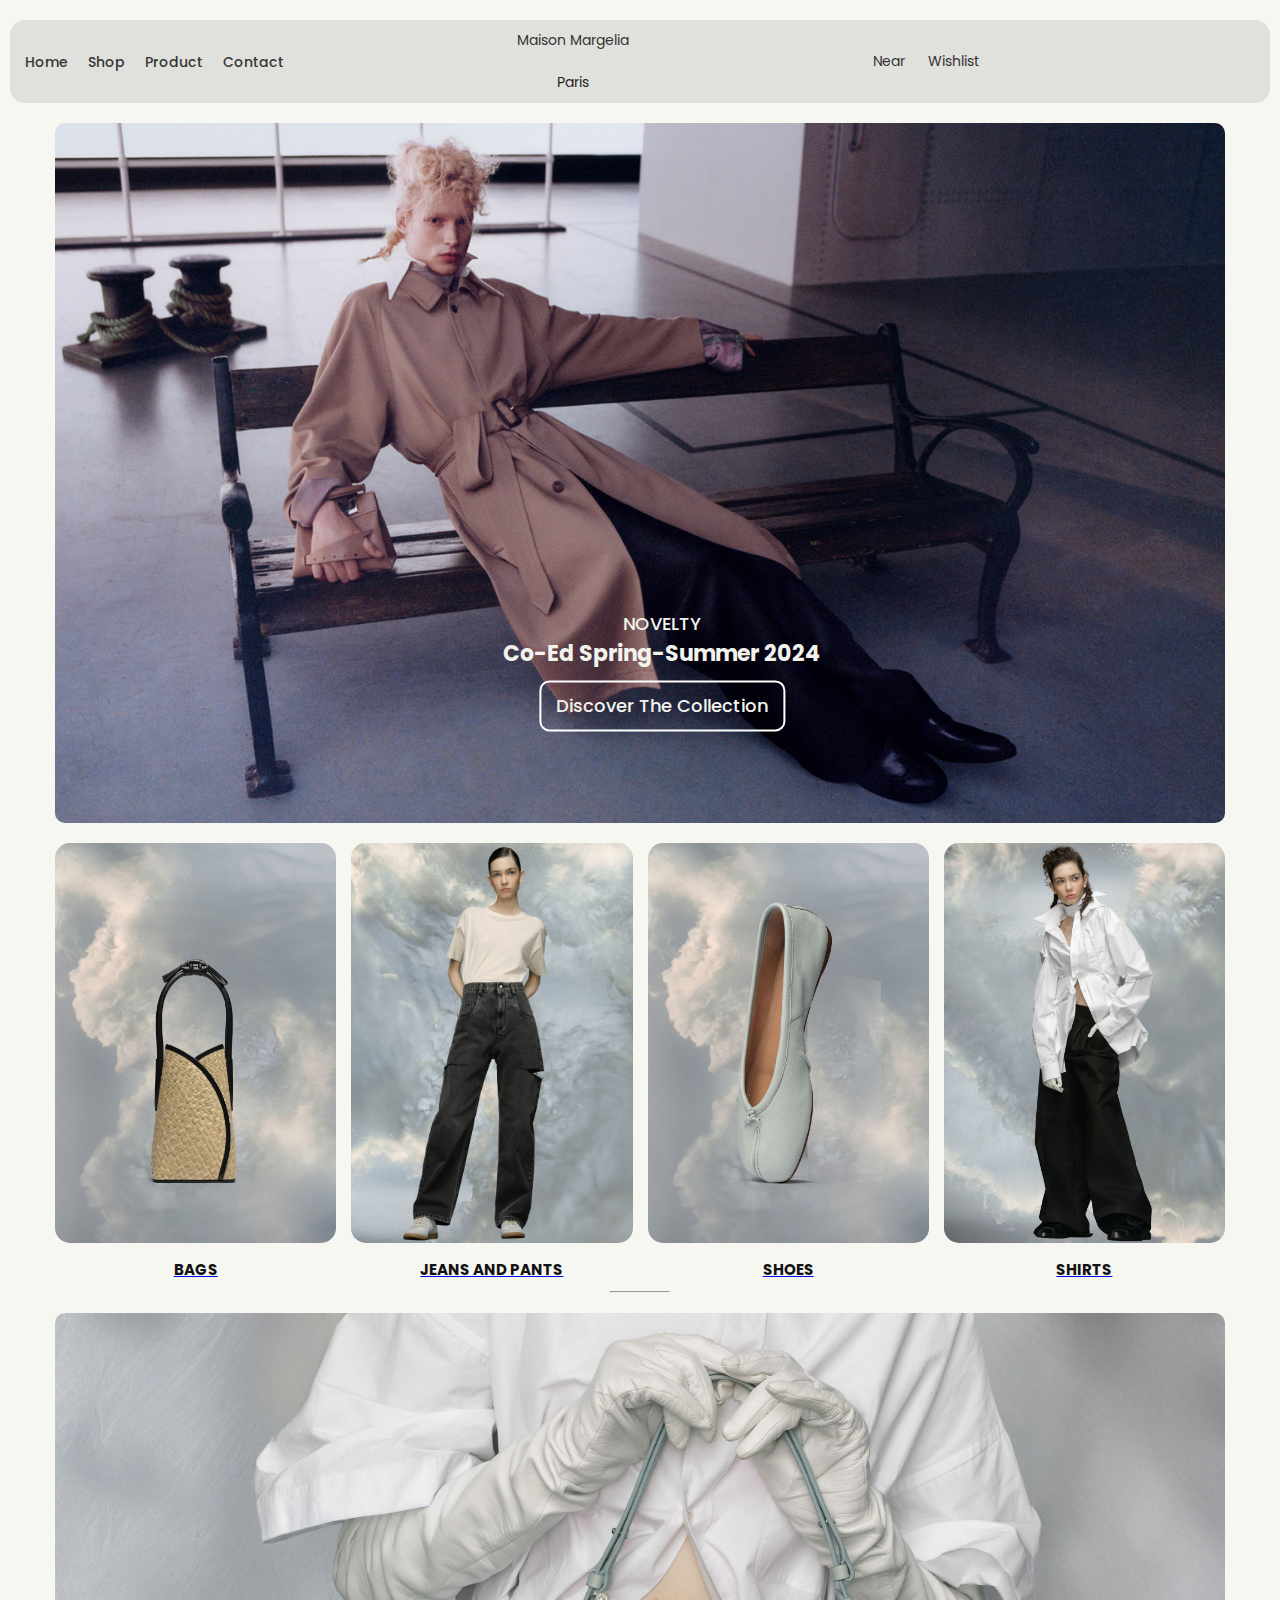
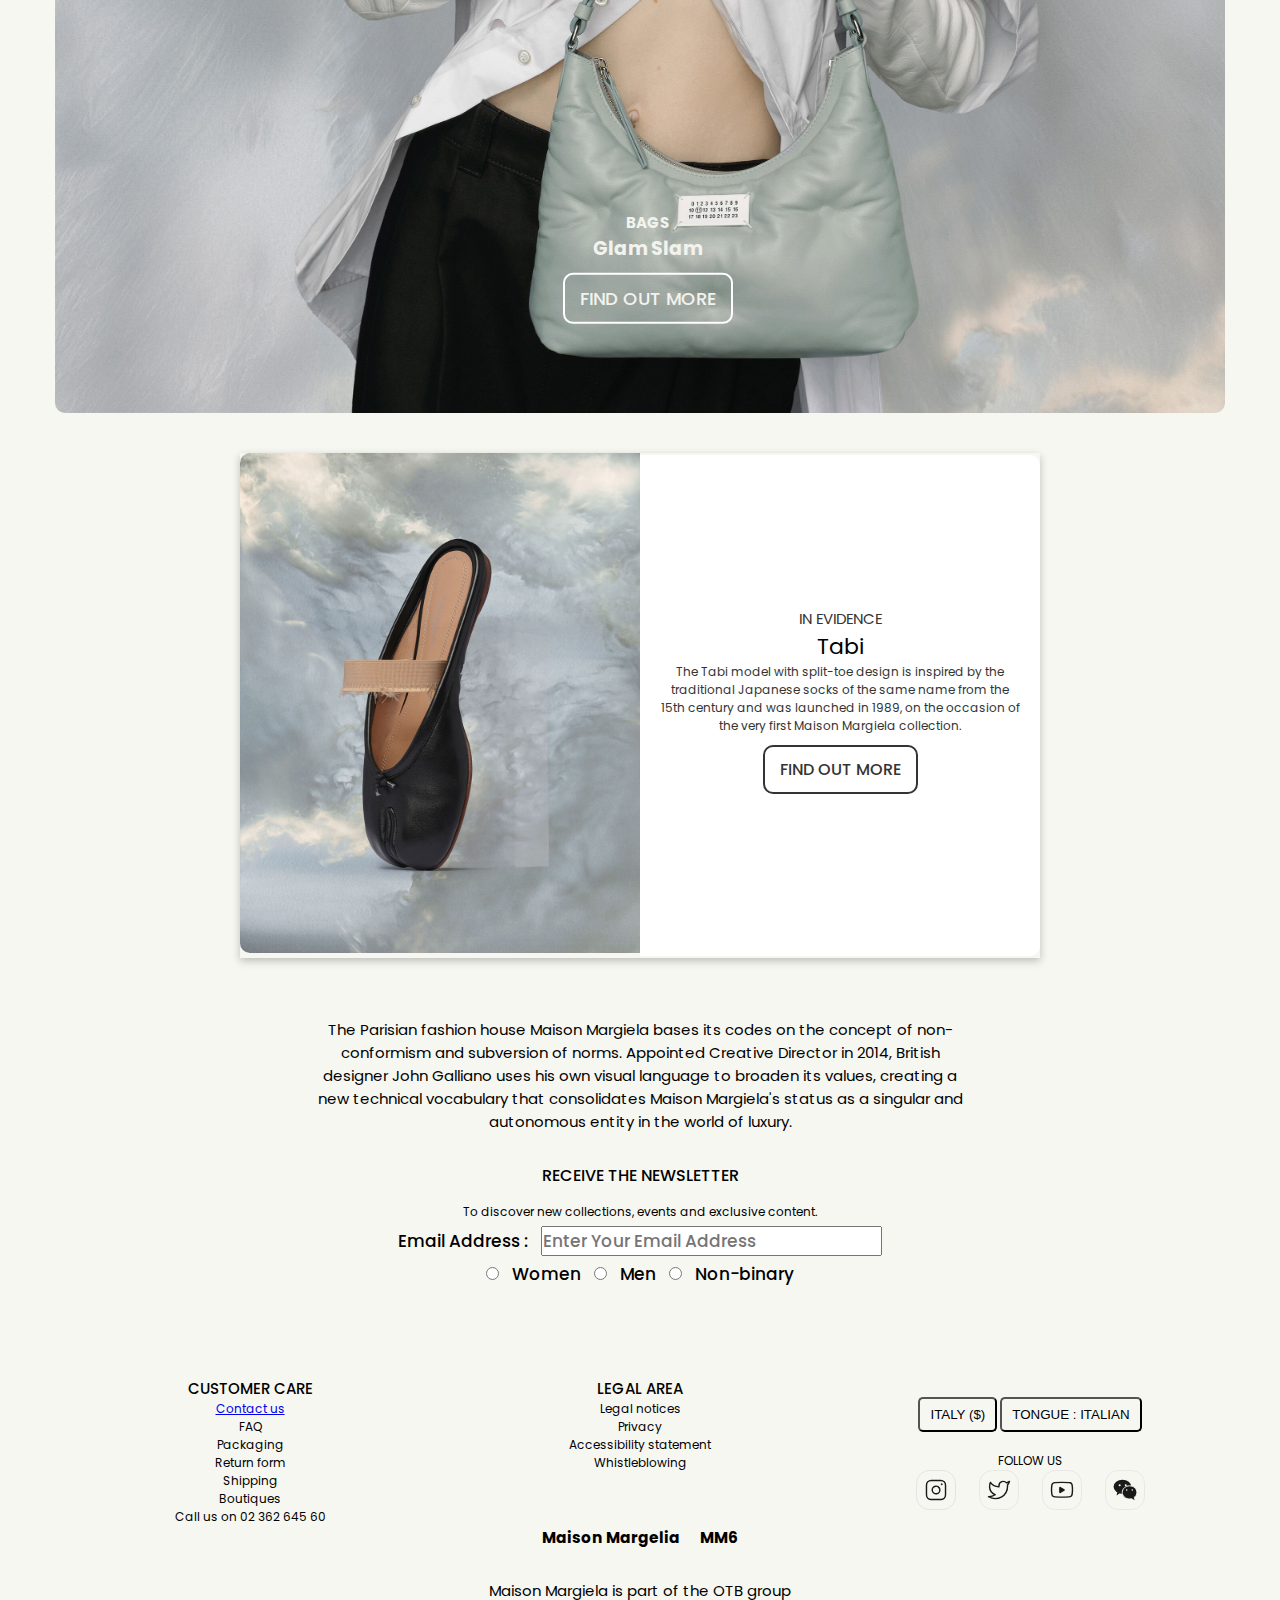
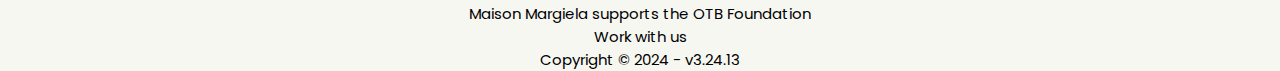
==== index.html @ 3e38fd07 "Add files via upload" ====
<!DOCTYPE html>
<html lang="en">
<head>
  <meta charset="UTF-8">
  <meta name="viewport" content="width=device-width, initial-scale=1.0">
  <title>Maisonmargiela-website</title>
  <link rel="stylesheet" href="css/style.css">

  <!-- Google Fontawesome Cdn -->
    <link href='https://unpkg.com/boxicons@2.1.1/css/boxicons.min.css' rel='stylesheet'>
</head>
<body>
  <!-- Header Area Start -->
<header>
    <div class="header-wrapper">
      <div class="navigation-area id="mySidebar" class="sidebar">
        <nav>
          <ul>
            <li><a href="index.html" class="active">Home</a></li>
            <li><a href="shop.html">Shop</a></li>
            <li><a href="product.html">Product</a></li>
            <li><a href="contact.html">Contact</a></li>
          </ul>
        </nav>
      </div>
      <div class="logo-area">
        <a href="">Maison Margelia</a> <br>
        <span>Paris</span>
      </div>
      <div class="description-area">
 <a href="near.html">Near</a>
 <a href="wishlist.html">Wishlist</a>
      </div>
    <div id="mySidebar" class="sidebar">
      <a href="javascript:void(0)" class="closebtn" onclick="closeNav()">x</a>
      
<li><a href="index.html" class="active">Home</a></li>
    <li><a href="shop.html" class="active">Shop</a></li>
    <li><a href="product.html" class="active">Product</a></li>
      <li><a href="contact.html" class="active">Contact</a></li>
    </div>
  <div id="main">
    <button class="openbtn" onclick="openNav()">☰</button>
  </div>
    </div>
</header>
<!-- Header Area End -->



<!-- Hero Area Start -->

<main>
  <section>
    <div class="wrapper hero-area">
      <div class="hero-info">
        <h3>NOVELTY</h3>
        <h1>Co-Ed Spring-Summer 2024</h1>
  
        <button class="btn-1">Discover The Collection</button>
      </div>
    </div>
    </div>
  </section>
  <!-- Hero Area End -->
  

    <!-- Product Area Start -->
 <section>
  <div class="wrapper product-area">
    <div class="product-info wrapper">
      <div class="product-img">
        <img src="img/bags.jpg" alt="bags">
        <a href="product.html"><h4>BAGS</h4>
</a>
      </div>
      <div class="product-img">
        <img src="img/zeans &pants.jpg" alt="pants">
        <a href="product.html"><h4>JEANS AND PANTS</h4>
</a>
      </div>
      <div class="product-img">
        <img src="img/shoes.jpg" alt="shoe">
        <a href="product.html"><h4>SHOES</h4>
</a>
      </div>
      <div class="product-img">
        <img src="img/shirts.jpg" alt="shirt">
        <a href="product.html"><h4>SHIRTS</h4>
</a>
      </div>
     
    </div>
    <hr>
  </div>
 </section>
<!-- Product Area End -->

<!-- About Area start -->
<section>
  <div class="wrapper about-area">
    <div class="about-info">
      <h4>BAGS</h4>
      <h3>Glam Slam</h3>
      <button class="btn-2">FIND OUT MORE</button>
    </div>
  </div>
</section>
<!-- About Area End -->


<!-- Product Detail Area Start -->
<section>
  <div class="wrapper product-detail">
    <div class="product-img-detail">
      <img src="img/shoe-1.jpg" alt="">
    </div>
    <div class="product-information">
      <h4>IN EVIDENCE</h4>
      <h2>Tabi</h2>
      <p>The Tabi model with split-toe design is inspired by the traditional Japanese socks of the same name from the 15th
        century and was launched in 1989, on the occasion of the very first Maison Margiela collection.</p>
      <button class="btn-3">FIND OUT MORE</button>
    </div>
  </div>
</section>
<!-- Product Detail Area End -->

<!-- Testimonial  Area Start -->
<section>
  <div class="wapper tesimonial-area">
    <div class="testimonial-details">
        <h4>The Parisian fashion house Maison Margiela bases its codes on the concept of non- <br>
          conformism and subversion of norms.
          Appointed Creative Director in 2014, British <br> designer John Galliano uses his own visual language to broaden its
          values,
          creating a <br> new technical vocabulary that consolidates Maison Margiela's status as a singular and <br> 
          autonomous entity in
          the world of luxury.</h4>
    </div>
    <div class="testimonial-info">
      <h3>RECEIVE THE NEWSLETTER</h3>
      <p>To discover new collections, events and exclusive content.</p>
      <label for="email">Email Address :</label>
      <input type="email" placeholder="Enter Your Email Address">
        <div class="gender">
          <input type="radio" name="gender" value="women">
          <label for="gender">Women</label>

          <input type="radio" name="gender" value="men">
          <label for="gender">Men</label>
          <input type="radio" name="gender" value="non-binay">
          <label for="gender">Non-binary</label>

        </div>
    </div>
  </div>
</section>
<!-- Testimonial  Area End -->

<!-- Contact Area Start -->
<section>
  <div class="wrapper contact-area">
    <div class="contact-details">
      <h4>CUSTOMER CARE</h4>
     <a href="contact.html"><p>Contact us</p></a>
   <p>FAQ</p>
    <p>Packaging</p>
    <p>Return form</p>
    <p>Shipping</p>
      <p>Boutiques</p>
      <p>Call us on 02 362 645 60</p>
    </div>

    <div class="contact-details">
      <h4>LEGAL AREA</h4>
    <p>Legal notices</p>
    <p>Privacy</p>
    <p>Accessibility statement</p>
   <p>Whistleblowing</p> 
    </div>

    <div class="contact-details">
        
        <div class="social-area">
          <button class="btn-4">ITALY ($)</button>
          <button class="btn-5">TONGUE : ITALIAN </button>
          <p>FOLLOW US</p>
          <img class="svg" src="img/instagram.svg" alt="instagram">
          <img class="svg" src="img/twitter.svg" alt="twitter">
          <img class="svg" src="img/youtube.svg" alt="youtube">
          <img class="svg" src="img/msg.svg" alt="msg">
        </div>
      </div>
      </div>
</section>
<!-- Contact  Area End -->

  <!-- Footer Area Start -->
<section>
  <div class="wrapper footer-area">
<div class="footer-info">
  <h6>Maison Margelia</h6>
  <h6>MM6</h6>
</div>

<div class="copyright-area">
  <p>Maison Margiela is part of the OTB group <br>
  Maison Margiela supports the OTB Foundation <br>
  Work with us</p>
  <p>Copyright © 2024 - v3.24.13</p>
</div>
  </div>
</section>
<!-- Footer Area End -->
</main>
<script src="app.js"></script>
</body>
</html>
---- css/style.css ----
@import url('https://fonts.googleapis.com/css2?family=Poppins:ital,wght@0,100;0,200;0,300;0,400;0,500;0,600;0,700;0,800;0,900;1,100;1,200;1,300;1,400;1,500;1,600;1,700;1,800;1,900&display=swap');

html{
  font-size: 10px;
}
body{
  font-family: "Poppins", sans-serif;
 background:  #F7F7F2;
}

*{
  padding: 0;
  margin: 0;
  box-sizing: border-box;
}
.wrapper{
  max-width: 1170px;
  margin: 0 auto;
}
img{
  max-width: 100%;
}
.openbtn{
  display: none;
}


.sidebar{
  height: 100%;
  width: 0;
  position: fixed;
  z-index: 1;
  top: 0;
  left: 0;
  background-color: #111;
  overflow-x: hidden;
  transition: 0.5s;
  padding-top: 60px;
}
.sidebar a{
  padding: 8px 8px 8px 32px;
  text-decoration: none;
  font-size: 24px;
  color: #818181;
  display: block;
  transition: 0.3;
}
.sidebar a:hover{
  color: #f1f1f1;
}


.sidebar .closebtn{
  position: absolute;
  top: 0;
  right: 25px;
  font-size: 36px;
  margin-left: 50px;
}
.openbtn{
  font-size: 20px;
  cursor: pointer;
  background-color: #111;
  color: white;
  padding: 10px 15px;
  border: none;
}
.openbtn:hover{
  background-color: #444;
}

#main{
  transition: margin-left .5s;
  padding: 16px;
}
/* Logo Area Styling*/
.logo-area{
  font-size: 1.4rem;
  display: flex;
  align-items: center;
  justify-content: center;
flex-direction: column;

}
.logo-area a{
  text-decoration: none;
  color: #343433;
   font-family: "Poppins", sans-serif;
}
.logo-area span{
  color: rgb(31,31,31);
}
.menu-icon{
  font-size: 20px;
  display: none;
}
/* Header Area Styling*/
header{
  background: rgb(224, 224, 220);
  padding: 10px 5px;
  margin: 20px 10px;
  border-radius: 15px;
}
.header-wrapper{
  display: flex;
  justify-content: space-between;
  align-items: center;
 padding: 0 1rem;
}
/* Navigation Area Styling*/

nav ul{
  display: flex;
  list-style: none;
  gap: 2rem;
align-items: center;
}
ul li a{
  text-decoration: none;
  font-size: 1.4rem;
  color: #343433;
  font-weight: 500;
  line-height: 4rem;
  align-items: center;
  justify-content: center;
  display: flex;
   font-family: "Poppins", sans-serif;
 
}
/* Description Area Styling*/
.description-area a{
font-size: 1.4rem;
  margin: 0 10px;
  align-items: center;
  justify-content: center;
  text-decoration: none;
  color: #343433;
   font-family: "Poppins", sans-serif;
}
/* Shop Area Styling*/
.shop-details h3{
  text-align: center;
  font-size: 1.8rem;
}
.shop-details h2{
  text-align: center;
  font-size: 2.2rem;
  margin-bottom: 1rem;
}

.shopping-img{
  display: grid;
  grid-template-columns: repeat(4,1fr);
  align-items: center;
  justify-content: center;
  gap: 2rem;
  margin-top: 2rem;
}
.shopping-img img{
   width: 300px;
  height: 400px;
  border-radius: 15px;
   object-fit: cover;
   background-size: cover;
}
/* Products Area Styling */
.products-details{
  text-align: center;
}
.products-details h2{
  font-size: 2.2rem;
  margin-bottom: 1rem;
}
.products-details h3{
   text-align: center;
  font-size: 1.8rem;
}
.products-details p{
   text-align: center;
  font-size: 1.2rem;
}


.products-img{
    display: grid;
    grid-template-columns: repeat(4,1fr);
  align-items: center;
  justify-content: center;
  gap: 2rem;
  margin-top: 2rem;
}
.products-img img{
     width: 300px;
  height: 400px;
  border-radius: 15px;
   object-fit: cover;
   background-size: cover;
}

/* Packing Area Styling */
.packing-deatail{
margin-top: 2rem;
  display: grid;
  grid-template-columns: repeat(2,1fr);
  place-content: center;
  align-items: center;
  justify-content: center;
  width: 600px;
}


.packing-img-details img{
width: 300px;
  height: 350px;
  border-radius: 10px 0  0 10px ;
}
.packing-info{
text-align: center;
  text-align: center;
  background: white;
 font-family: "Poppins", sans-serif;
padding: 80px 20px;
  border-radius: 0 10px  10px 0;
}
.packing-info h2{
  font-size: 2.4rem;
  color: rgb(43, 43, 43);
   font-family: "Poppins", sans-serif;
   font-weight: 500;
margin-bottom: 2rem;
}
.packing-info p{
  font-size: 1.2rem;
  color: rgb(33,33,33);
  font-family: "Poppins", sans-serif;
   font-weight: 400;
}
/* contacts area styling */
.contacts-area{
  display: flex;
  align-items: center;
  justify-content: center;

}
.input-name{
  width: 250px;
  padding: 10px 15px;
  border-radius: 10px;
  font-size: 1.8rem;
}
.inputs-details{
  text-align: center;
}
.input-email{
  width: 50%;
  padding: 10px 15px;
  border-radius: 10px;
  font-size: 1.8rem;
}
.textarea{
  width: 50%;
 padding: 60px 40px;
 margin-top: 2rem;
 font-size: 1.8rem;
}
.btn-6{
  margin: auto;
  display: block;
  margin-top: 3rem;
  padding: 10px 15px;
  width: 50%;
  color: #fff;
  background: #1F1F1E;
  border-radius: 10px;
  font-size: 1.6rem;
}
/* wishlist styling */
.wishlist-area h3{
  text-align: center;
  font-size: 2.2rem;
  font-weight: 400;
  font-family: "Poppins", sans-serif;
}
.wishlist-area h2{
  text-align: center;
  font-size: 2.6rem;
  margin-top: 10rem;
  font-weight: 600;
  font-family: "Poppins", sans-serif;
  margin-bottom: 2rem;
}
.btn-7{
  padding: 10px 15px;
  background: transparent;
  color: #343433;
  text-align: center;
  border: 1px solid #1F1F1E;
  display: block;
  margin: 0 auto;
  border-radius: 10px;
  font-size: 2rem;
}
.btn-7:hover{
  background: black;
  color: #fff;
}
.btn-group{
  text-align: center;
  justify-content: center;
padding-top: 12rem;
display: flex;
gap: 3rem;
align-items: center;
}
.btn-8{
  background: black;
  color: #fff;
   padding: 15px 45px;
   font-size: 1.8rem;
   border-radius: 10px;
}
.btn-9{
   background: #343433;
  color: #fff;
   padding: 15px 45px;
   font-size: 1.8rem;
   border-radius: 10px;
}

/* Hero Area Styling*/

.hero-area{
  background-image: url('../img/hero-img.jpg');
  background-repeat: no-repeat;
  background-size: cover;
  object-fit: cover;
  height: 700px;
  width: 100%;
  position: relative;
  border-radius: 10px;
}
.hero-info{
  left: 60%;
  top: 80%;
  transform: translate(-80%,-60%);
  position: absolute;
  color: rgb(243, 243, 238);
  font-weight: 700;
text-align: center;
}
.hero-info h3{
  text-align: center;
  font-size: 1.8rem;
font-weight: 500;
 font-family: "Poppins", sans-serif;
}
.hero-info h1{
  font-size: 2.2rem;
  font-weight: 700;
   font-family: "Poppins", sans-serif;
   text-align: center;
}
.btn-1{
  padding: 10px 15px;
  background: transparent;
 display: block;
  margin: 0 auto;
  border: 2px solid#ffff;
  border-radius: 10px;
  color:rgb(243, 243, 238);
   font-family: "Poppins", sans-serif;
   margin-top: 1rem;
   font-size: 1.8rem;
   font-weight: 500;
}
.btn-1:hover{
  background: rgb(224, 224, 220); 
  color: #343433;
}
/* Product Area Styling*/

.product-area{
  padding: 2rem 0;
}

.product-info{
  display: grid;
  grid-template-columns: repeat(4,1fr);
  gap: 1.5rem;
 
}
.product-info img{
  width: 300px;
  height: 400px;
  border-radius: 15px;
   object-fit: cover;
   background-size: cover;
}

.product-img h4{
  font-size: 1.5rem;
  text-align: center;
  color: rgb(18,18,18);
  font-family: "Poppins", sans-serif;
  font-weight: bold;
  margin-top: 1rem;
  
}
.product-img h4:hover{
  background: rgb(224,224,220);
  border-radius: 10px;
}
hr{
  width: 60px;
  margin: auto;
  margin-top: 1rem;
}
/* About Area Styling*/

.about-area{
  background-image: url('../img/product-img.jpg');
  background-repeat: no-repeat;
  background-size: cover;
  object-fit: cover;
  height: 700px;
  width: 100%;
  position: relative;
  border-radius: 10px;
}
.about-info{
  left: 55%;
  top: 80%;
  transform: translate(-80%,-55%);
  position: absolute;
  color: rgb(243, 243, 238);
  font-weight: 700;
text-align: center;
}
.about-info h4{
  font-size: 1.5rem;
  text-align: center;
  color:rgb(243, 243, 238); ;
}
.about-info h3{
  font-size: 1.9rem;
  text-align: center;
  color:rgb(243, 243, 238); ;
}
.btn-2{
   padding: 10px 15px;
  background: transparent;
 display: block;
  margin: 0 auto;
  border: 2px solid#ffff;
  border-radius: 10px;
  color:rgb(243, 243, 238);
   font-family: "Poppins", sans-serif;
   margin-top: 1rem;
   font-size: 1.8rem;
   font-weight: 500;
}

.btn-2:hover{
  background: rgb(224, 224, 220); 
  color: #343433;
}
/* Product Area Styling */
.product-detail{
  margin-top: 4rem;
  display: grid;
  grid-template-columns: repeat(2,1fr);
  place-items: center;
  align-items: center;
  justify-content: center;
  width: 800px;
box-shadow: rgba(0, 0, 0, 0.24) 0px 3px 8px;
}

.product-img-detail img{
  width: 400px;
  height: 500px;
  border-radius: 10px 0  0 10px ;
}
.product-information{
  margin: auto;  
  text-align: center;
  background: white;
  padding: 152px 20px;
  border-radius: 0 10px  10px 0;
}
.product-information h4{
  font-size: 1.5rem;
   color: #343433;
   font-weight: 400;
}
.product-information h2{
  font-size: 2.2rem;
  font-weight: 400;
}
.product-information p{
  font-size: 1.2rem;
  color: #343433;
}
.btn-3{
  padding: 10px 15px;
  background: transparent;
  color: #343433;
  border: 2px solid#343433;
  border-radius: 10px;
  margin: 10px 0;
  font-size: 1.6rem;
  font-weight: 500;
   font-family: "Poppins", sans-serif;
}
.btn-3:hover{
  background: black;
  color: rgb(243, 243, 238);
}
/* Testimonial Area Styling*/
.tesimonial-area{
  margin: 6rem 0;
}

.testimonial-details h4{
  text-align: center;
font-size: 1.5rem;
font-weight: 400;
 font-family: "Poppins", sans-serif;
}
.testimonial-info{
  text-align: center;
  padding: 3rem 0;
}
.testimonial-info h3{
  font-size: 1.6rem;
  font-weight: 500;
   font-family: "Poppins", sans-serif;
}
.testimonial-info p{
    font-size: 1.2rem;
  font-weight: 400;
   font-family: "Poppins", sans-serif;
   margin-top: 1.5rem;
}
.testimonial-info label, input{
  font-size: 1.7rem;
  font-weight: 500;
   font-family: "Poppins", sans-serif;
   margin-top: 1.5rem;
   margin: 0.5rem;
}

/* Contact Area Styling*/
.contact-area{
  display: grid;
  grid-template-columns: repeat(3,1fr);
}
.contact-details{
  text-align: center;
}
.contact-details h4{
  font-size: 1.5rem;
   font-family: "Poppins", sans-serif;
   font-weight: 500;
}
.contact-details p{
  font-size: 1.2rem;
   font-family: "Poppins", sans-serif;
   font-weight: 400;
}

.btn-4,.btn-5{
 padding: 8px 10px;
 background:#F7F7F2; 
 margin-bottom: 2rem;
 border-radius: 5px;
}

.btn-4:hover,.btn-5:hover{
  background: rgb(224, 224, 220); 
}
.social-area{
  margin-top: 2rem;

}

.svg{
  width: 40px;
  margin:0 10px;
}
/* Footer Area Styling*/
.footer-info{
  display: flex;
  align-items: center;
  justify-content: center;
  gap: 2rem;
  font-size: 2.3rem;
  font-weight:normal;
   font-family: "Poppins", sans-serif;
   margin-bottom: 3rem;
}
.copyright-area p {
  text-align: center;
  font-size:1.5rem ;
 
}



/* Responsive css Styling */

@media (max-width:1180px) {
  .products-img{
    grid-template-columns: repeat(3,1fr);
  }
  .shopping-img{
    grid-template-columns: repeat(3,1fr);
  }
}

@media (max-width:820px) {
 .description-area{
  display: none;
 }
 .hero-area,.about-area{
  background-position: 50%;
 }
 section{
  padding: 0 20px;
 }
 .hero-area{
  padding: 0 10px;
 }
 .product-detail{
  width: 700px;
 }
 .shopping-img{
  grid-template-columns: repeat(2,1fr);
  place-items: center;
 }
}

@media (max-width:750px) {
  .product-info{
    grid-template-columns: repeat(2,1fr);
     place-items: center;
  }
  .product-detail{
    width: 650px;
  }
  .contact-area{
    grid-template-columns: repeat(2,1fr);
   place-content: center;
  }
  .btn-4{
    margin-top: 2rem;
  margin: 0 2rem;
  margin-bottom: 2rem;
  }
  .contact-details{
    margin-top: 2rem;
  }
 .input-email,.textarea,.input-name{
  width: 80%;
 }
 .input-name{
  margin: 1rem 6rem;
 }
  
}
@media (max-width:660px) {
  .product-detail{
    width: 600px;
  }
  .products-img{
    grid-template-columns: repeat(2,1fr);
  }
   .btn-1,.btn-2,.btn-3{
    display: none;
  }
}
@media (max-width:630px) {
  .openbtn{
  display: block;
}
  .sidebar{
    padding-top: 15px;
  }
  .sidebar a{
    font-size: 18px;
  }
  ul li a{
  display: none;
 }
  .packing-deatail{
  grid-template-columns:repeat(1,1fr) ; 
  }
  .packing-img-details img{
    width: 90%;
  }
  .packing-info{
    width: 90%;
  }
 .product-detail{
  grid-template-columns: repeat(1,1fr);
  width: 500px;
 }
 .product-img-detail img{
  width: 500px;
 }
 .product-information{
  width: 500px;
 }

}
@media (max-width:500px) {
  .logo-area{
    display: block;
  }
  
 
   .hero-area,.about-area{
    background-position: 40%;
   }
   .product-detail{
    width: 350px;
   }
   .product-img-detail img,.product-information{
    width: 350px;
   }
   .packing-deatail{
    width: 370px;
   }
   .packing-img-details img{
     width: 360px;
    text-align: center;
   }
   .packing-info{
    width: 350px;
   }
  
}
@media (max-width:450px) {
  .hero-info h3{
    font-size: 1.5rem;
  }
  .hero-info h1{
    font-size: 1.8rem;
  }
  .product-info{
    grid-template-columns: repeat(1,1fr);
    
  }
  .product-img img{
    width: 420px;
  }
  .products-img,.shopping-img{
    grid-template-columns: repeat(1,1fr);
  }
  .shopping-img img{
    width: 420px;
  }
  .products-img img{
    width: 420px;
  }
  .input-email,.textarea {
    margin-left: 6rem;
  }
  .input-name{
    margin-right: 6rem;
  }

}
@media (max-width:380px) {
   .packing-deatail{
    width: 350px;
   }
   .packing-deatail{
    width: 350px;
   }
    .product-img img{
    width: 350px;
  }
  .shopping-img img{
    width: 350px;
  }
  .products-img img{
    width: 350px;
  }
  .product-img-detail img{
    width: 340px;
  }
  .packing-img-details img{
    width: 340px;
  }
}
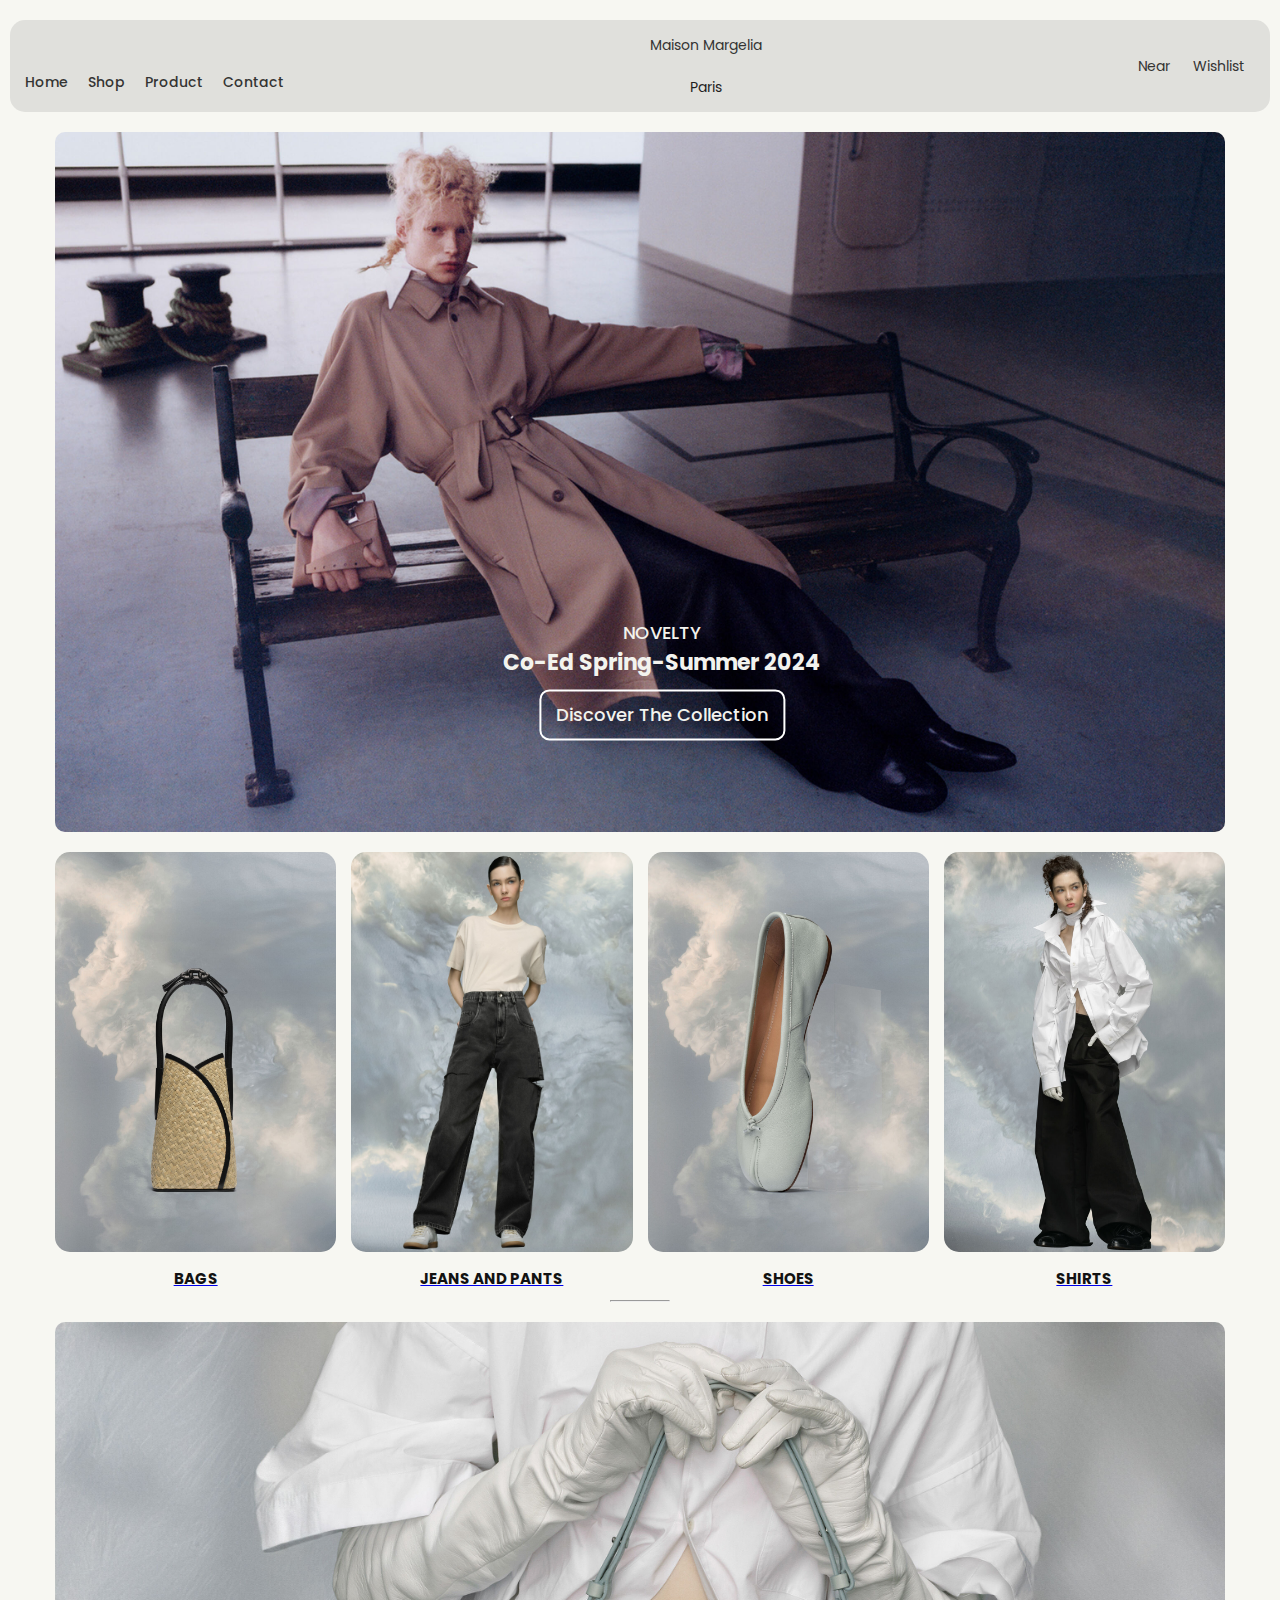
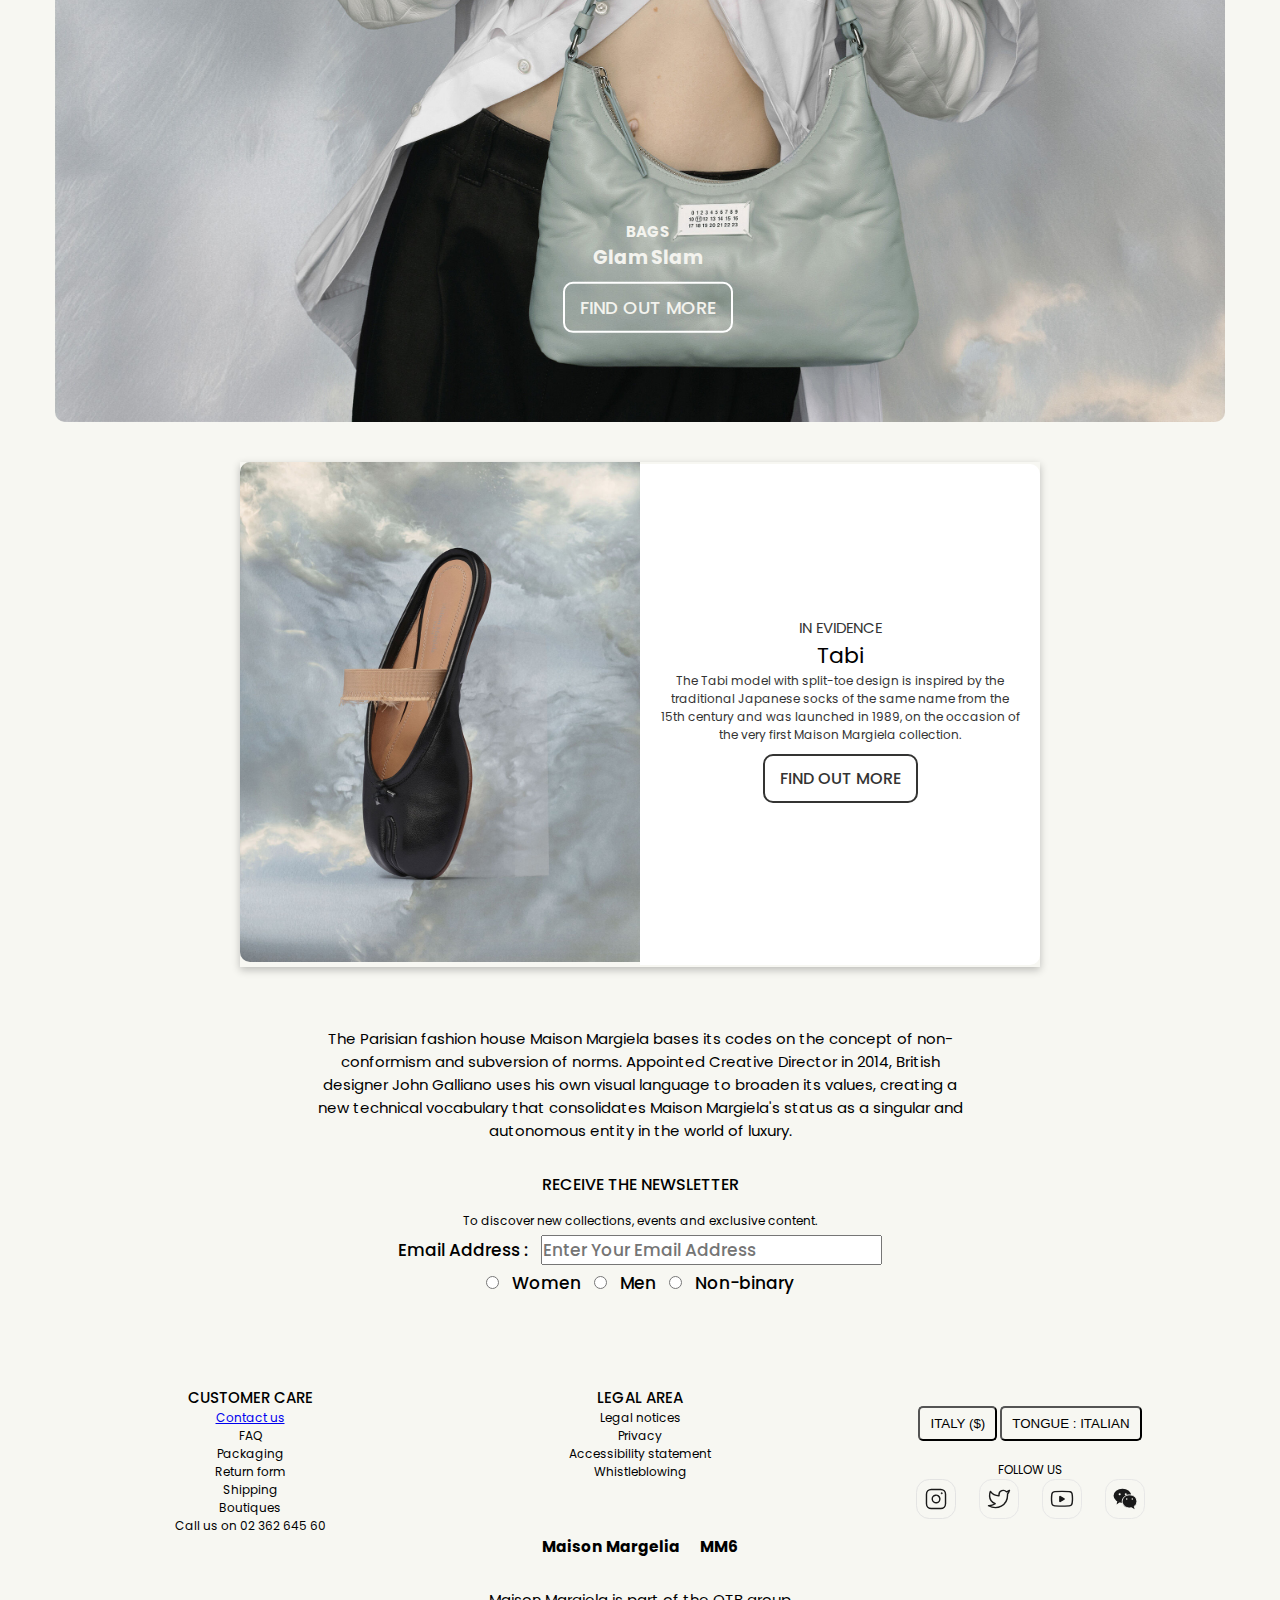
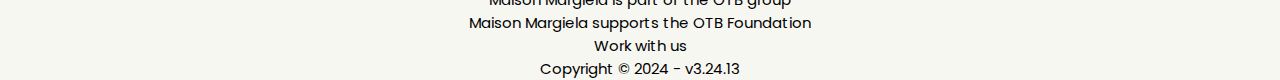
==== commit 2adaea0d: "Update index.html" ====
--- a/index.html
+++ b/index.html
@@ -1,5 +1,6 @@
 <!DOCTYPE html>
 <html lang="en">
+
 <head>
   <meta charset="UTF-8">
   <meta name="viewport" content="width=device-width, initial-scale=1.0">
@@ -7,13 +8,30 @@
   <link rel="stylesheet" href="css/style.css">
 
   <!-- Google Fontawesome Cdn -->
-    <link href='https://unpkg.com/boxicons@2.1.1/css/boxicons.min.css' rel='stylesheet'>
+  <link href='https://unpkg.com/boxicons@2.1.1/css/boxicons.min.css' rel='stylesheet'>
 </head>
+
 <body>
   <!-- Header Area Start -->
-<header>
+  <header>
+      
     <div class="header-wrapper">
-      <div class="navigation-area id="mySidebar" class="sidebar">
+      <div class="navigation-area">
+        <div id="mySidebar" class="sidebar">
+          <a href="javascript:void(0)" class="closebtn" onclick="closeNav()">x</a>
+        
+          <li><a href="index.html" class="active">Home</a></li>
+          <li><a href="shop.html" class="active">Shop</a></li>
+          <li><a href="product.html" class="active">Product</a></li>
+          <li><a href="contact.html" class="active">Contact</a></li>
+        </div>
+        <div id="main">
+          <button class="openbtn" onclick="openNav()">☰</button>
+        </div>
+
+
+
+
         <nav>
           <ul>
             <li><a href="index.html" class="active">Home</a></li>
@@ -28,192 +46,191 @@
         <span>Paris</span>
       </div>
       <div class="description-area">
- <a href="near.html">Near</a>
- <a href="wishlist.html">Wishlist</a>
-      </div>
-    <div id="mySidebar" class="sidebar">
-      <a href="javascript:void(0)" class="closebtn" onclick="closeNav()">x</a>
-      
-<li><a href="index.html" class="active">Home</a></li>
-    <li><a href="shop.html" class="active">Shop</a></li>
-    <li><a href="product.html" class="active">Product</a></li>
-      <li><a href="contact.html" class="active">Contact</a></li>
+        <a href="near.html">Near</a>
+        <a href="wishlist.html">Wishlist</a>
+      </div>
     </div>
-  <div id="main">
-    <button class="openbtn" onclick="openNav()">☰</button>
-  </div>
-    </div>
-</header>
-<!-- Header Area End -->
-
-
-
-<!-- Hero Area Start -->
-
-<main>
-  <section>
-    <div class="wrapper hero-area">
-      <div class="hero-info">
-        <h3>NOVELTY</h3>
-        <h1>Co-Ed Spring-Summer 2024</h1>
-  
-        <button class="btn-1">Discover The Collection</button>
-      </div>
-    </div>
-    </div>
-  </section>
-  <!-- Hero Area End -->
-  
+   
+  </header>
+  <!-- Header Area End -->
+
+
+
+  <!-- Hero Area Start -->
+
+  <main>
+    <section>
+      <div class="wrapper hero-area">
+        <div class="hero-info">
+          <h3>NOVELTY</h3>
+          <h1>Co-Ed Spring-Summer 2024</h1>
+
+          <button class="btn-1">Discover The Collection</button>
+        </div>
+      </div>
+      </div>
+    </section>
+    <!-- Hero Area End -->
+
 
     <!-- Product Area Start -->
- <section>
-  <div class="wrapper product-area">
-    <div class="product-info wrapper">
-      <div class="product-img">
-        <img src="img/bags.jpg" alt="bags">
-        <a href="product.html"><h4>BAGS</h4>
-</a>
-      </div>
-      <div class="product-img">
-        <img src="img/zeans &pants.jpg" alt="pants">
-        <a href="product.html"><h4>JEANS AND PANTS</h4>
-</a>
-      </div>
-      <div class="product-img">
-        <img src="img/shoes.jpg" alt="shoe">
-        <a href="product.html"><h4>SHOES</h4>
-</a>
-      </div>
-      <div class="product-img">
-        <img src="img/shirts.jpg" alt="shirt">
-        <a href="product.html"><h4>SHIRTS</h4>
-</a>
-      </div>
-     
-    </div>
-    <hr>
-  </div>
- </section>
-<!-- Product Area End -->
-
-<!-- About Area start -->
-<section>
-  <div class="wrapper about-area">
-    <div class="about-info">
-      <h4>BAGS</h4>
-      <h3>Glam Slam</h3>
-      <button class="btn-2">FIND OUT MORE</button>
-    </div>
-  </div>
-</section>
-<!-- About Area End -->
-
-
-<!-- Product Detail Area Start -->
-<section>
-  <div class="wrapper product-detail">
-    <div class="product-img-detail">
-      <img src="img/shoe-1.jpg" alt="">
-    </div>
-    <div class="product-information">
-      <h4>IN EVIDENCE</h4>
-      <h2>Tabi</h2>
-      <p>The Tabi model with split-toe design is inspired by the traditional Japanese socks of the same name from the 15th
-        century and was launched in 1989, on the occasion of the very first Maison Margiela collection.</p>
-      <button class="btn-3">FIND OUT MORE</button>
-    </div>
-  </div>
-</section>
-<!-- Product Detail Area End -->
-
-<!-- Testimonial  Area Start -->
-<section>
-  <div class="wapper tesimonial-area">
-    <div class="testimonial-details">
-        <h4>The Parisian fashion house Maison Margiela bases its codes on the concept of non- <br>
-          conformism and subversion of norms.
-          Appointed Creative Director in 2014, British <br> designer John Galliano uses his own visual language to broaden its
-          values,
-          creating a <br> new technical vocabulary that consolidates Maison Margiela's status as a singular and <br> 
-          autonomous entity in
-          the world of luxury.</h4>
-    </div>
-    <div class="testimonial-info">
-      <h3>RECEIVE THE NEWSLETTER</h3>
-      <p>To discover new collections, events and exclusive content.</p>
-      <label for="email">Email Address :</label>
-      <input type="email" placeholder="Enter Your Email Address">
-        <div class="gender">
-          <input type="radio" name="gender" value="women">
-          <label for="gender">Women</label>
-
-          <input type="radio" name="gender" value="men">
-          <label for="gender">Men</label>
-          <input type="radio" name="gender" value="non-binay">
-          <label for="gender">Non-binary</label>
-
-        </div>
-    </div>
-  </div>
-</section>
-<!-- Testimonial  Area End -->
-
-<!-- Contact Area Start -->
-<section>
-  <div class="wrapper contact-area">
-    <div class="contact-details">
-      <h4>CUSTOMER CARE</h4>
-     <a href="contact.html"><p>Contact us</p></a>
-   <p>FAQ</p>
-    <p>Packaging</p>
-    <p>Return form</p>
-    <p>Shipping</p>
-      <p>Boutiques</p>
-      <p>Call us on 02 362 645 60</p>
-    </div>
-
-    <div class="contact-details">
-      <h4>LEGAL AREA</h4>
-    <p>Legal notices</p>
-    <p>Privacy</p>
-    <p>Accessibility statement</p>
-   <p>Whistleblowing</p> 
-    </div>
-
-    <div class="contact-details">
-        
-        <div class="social-area">
-          <button class="btn-4">ITALY ($)</button>
-          <button class="btn-5">TONGUE : ITALIAN </button>
-          <p>FOLLOW US</p>
-          <img class="svg" src="img/instagram.svg" alt="instagram">
-          <img class="svg" src="img/twitter.svg" alt="twitter">
-          <img class="svg" src="img/youtube.svg" alt="youtube">
-          <img class="svg" src="img/msg.svg" alt="msg">
-        </div>
-      </div>
-      </div>
-</section>
-<!-- Contact  Area End -->
-
-  <!-- Footer Area Start -->
-<section>
-  <div class="wrapper footer-area">
-<div class="footer-info">
-  <h6>Maison Margelia</h6>
-  <h6>MM6</h6>
-</div>
-
-<div class="copyright-area">
-  <p>Maison Margiela is part of the OTB group <br>
-  Maison Margiela supports the OTB Foundation <br>
-  Work with us</p>
-  <p>Copyright © 2024 - v3.24.13</p>
-</div>
-  </div>
-</section>
-<!-- Footer Area End -->
-</main>
-<script src="app.js"></script>
+    <section>
+      <div class="wrapper product-area">
+        <div class="product-info wrapper">
+          <div class="product-img">
+            <img src="img/bags.jpg" alt="bags">
+            <a href="product.html">
+              <h4>BAGS</h4>
+            </a>
+          </div>
+          <div class="product-img">
+            <img src="img/zeans &pants.jpg" alt="pants">
+            <a href="product.html">
+              <h4>JEANS AND PANTS</h4>
+            </a>
+          </div>
+          <div class="product-img">
+            <img src="img/shoes.jpg" alt="shoe">
+            <a href="product.html">
+              <h4>SHOES</h4>
+            </a>
+          </div>
+          <div class="product-img">
+            <img src="img/shirts.jpg" alt="shirt">
+            <a href="product.html">
+              <h4>SHIRTS</h4>
+            </a>
+          </div>
+
+        </div>
+        <hr>
+      </div>
+    </section>
+    <!-- Product Area End -->
+
+    <!-- About Area start -->
+    <section>
+      <div class="wrapper about-area">
+        <div class="about-info">
+          <h4>BAGS</h4>
+          <h3>Glam Slam</h3>
+          <button class="btn-2">FIND OUT MORE</button>
+        </div>
+      </div>
+    </section>
+    <!-- About Area End -->
+
+
+    <!-- Product Detail Area Start -->
+    <section>
+      <div class="wrapper product-detail">
+        <div class="product-img-detail">
+          <img src="img/shoe-1.jpg" alt="">
+        </div>
+        <div class="product-information">
+          <h4>IN EVIDENCE</h4>
+          <h2>Tabi</h2>
+          <p>The Tabi model with split-toe design is inspired by the traditional Japanese socks of the same name from
+            the 15th
+            century and was launched in 1989, on the occasion of the very first Maison Margiela collection.</p>
+          <button class="btn-3">FIND OUT MORE</button>
+        </div>
+      </div>
+    </section>
+    <!-- Product Detail Area End -->
+
+    <!-- Testimonial  Area Start -->
+    <section>
+      <div class="wapper tesimonial-area">
+        <div class="testimonial-details">
+          <h4>The Parisian fashion house Maison Margiela bases its codes on the concept of non- <br>
+            conformism and subversion of norms.
+            Appointed Creative Director in 2014, British <br> designer John Galliano uses his own visual language to
+            broaden its
+            values,
+            creating a <br> new technical vocabulary that consolidates Maison Margiela's status as a singular and <br>
+            autonomous entity in
+            the world of luxury.</h4>
+        </div>
+        <div class="testimonial-info">
+          <h3>RECEIVE THE NEWSLETTER</h3>
+          <p>To discover new collections, events and exclusive content.</p>
+          <label for="email">Email Address :</label>
+          <input type="email" placeholder="Enter Your Email Address">
+          <div class="gender">
+            <input type="radio" name="gender" value="women">
+            <label for="gender">Women</label>
+
+            <input type="radio" name="gender" value="men">
+            <label for="gender">Men</label>
+            <input type="radio" name="gender" value="non-binay">
+            <label for="gender">Non-binary</label>
+
+          </div>
+        </div>
+      </div>
+    </section>
+    <!-- Testimonial  Area End -->
+
+    <!-- Contact Area Start -->
+    <section>
+      <div class="wrapper contact-area">
+        <div class="contact-details">
+          <h4>CUSTOMER CARE</h4>
+          <a href="contact.html">
+            <p>Contact us</p>
+          </a>
+          <p>FAQ</p>
+          <p>Packaging</p>
+          <p>Return form</p>
+          <p>Shipping</p>
+          <p>Boutiques</p>
+          <p>Call us on 02 362 645 60</p>
+        </div>
+
+        <div class="contact-details">
+          <h4>LEGAL AREA</h4>
+          <p>Legal notices</p>
+          <p>Privacy</p>
+          <p>Accessibility statement</p>
+          <p>Whistleblowing</p>
+        </div>
+
+        <div class="contact-details">
+
+          <div class="social-area">
+            <button class="btn-4">ITALY ($)</button>
+            <button class="btn-5">TONGUE : ITALIAN </button>
+            <p>FOLLOW US</p>
+            <img class="svg" src="img/instagram.svg" alt="instagram">
+            <img class="svg" src="img/twitter.svg" alt="twitter">
+            <img class="svg" src="img/youtube.svg" alt="youtube">
+            <img class="svg" src="img/msg.svg" alt="msg">
+          </div>
+        </div>
+      </div>
+    </section>
+    <!-- Contact  Area End -->
+
+    <!-- Footer Area Start -->
+    <section>
+      <div class="wrapper footer-area">
+        <div class="footer-info">
+          <h6>Maison Margelia</h6>
+          <h6>MM6</h6>
+        </div>
+
+        <div class="copyright-area">
+          <p>Maison Margiela is part of the OTB group <br>
+            Maison Margiela supports the OTB Foundation <br>
+            Work with us</p>
+          <p>Copyright © 2024 - v3.24.13</p>
+        </div>
+      </div>
+    </section>
+    <!-- Footer Area End -->
+  </main>
+  <script src="app.js"></script>
 </body>
-</html>+
+</html>
